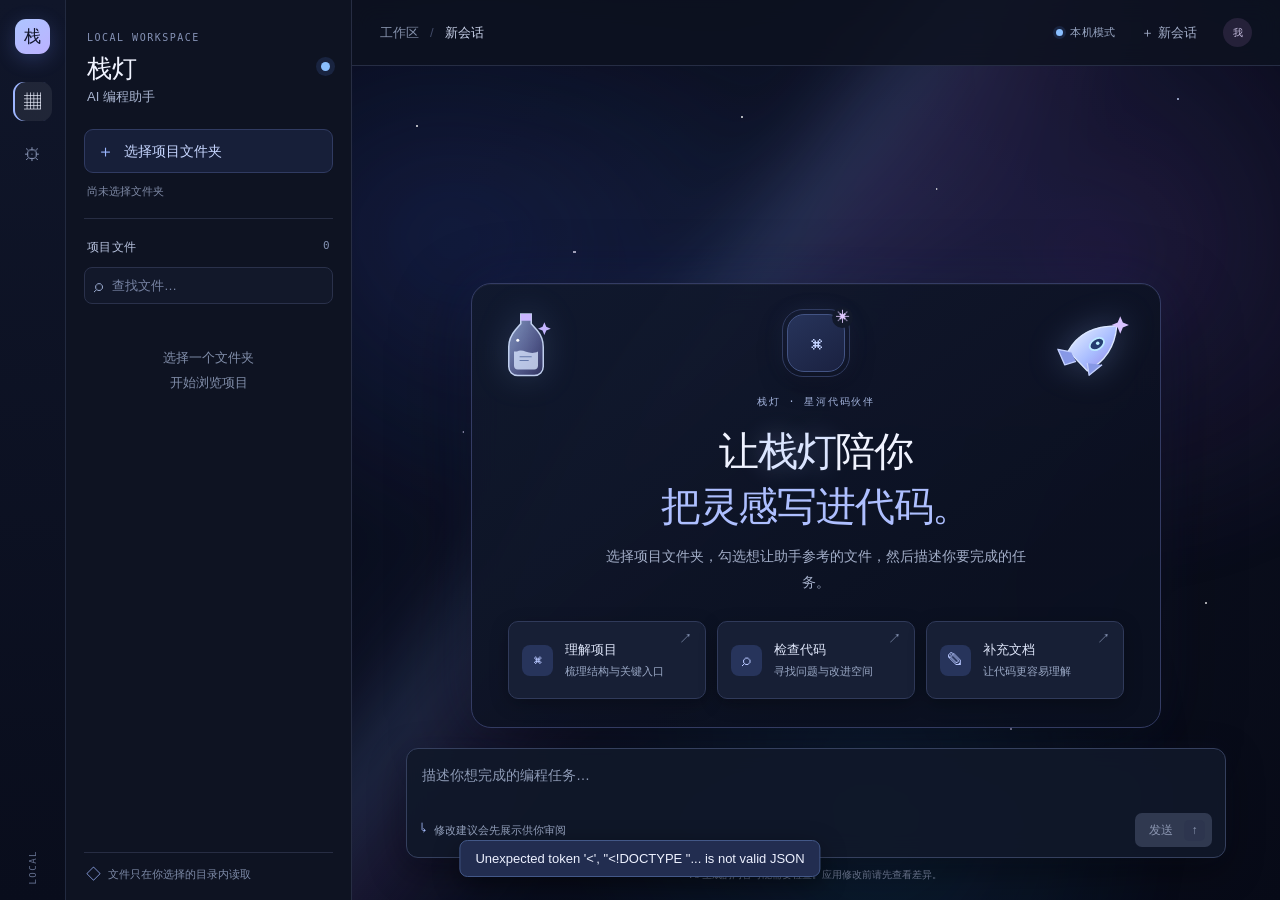
==== static/index.html @ ad697d7a "Prepare coding assistant for GitHub" ====
<!doctype html>
<html lang="zh-CN">
<head>
  <meta charset="utf-8"><meta name="viewport" content="width=device-width,initial-scale=1">
  <title>栈灯 · AI 编程助手</title>
  <link rel="stylesheet" href="/static/style.css?v=20261003-cloud1">
</head>
<body>
  <div class="app-shell">
    <aside class="rail">
      <div class="brand-mark">栈</div>
      <button class="rail-icon active" title="工作区">▦</button>
      <button class="rail-icon" title="设置" id="settingsBtn">⚙</button>
      <div class="rail-bottom">LOCAL</div>
    </aside>
    <aside class="sidebar">
      <div class="sidebar-head"><div><span class="eyebrow" id="modeEyebrow">LOCAL WORKSPACE</span><h1>栈灯</h1><div class="brand-subtitle">AI 编程助手</div></div><span class="status-dot" title="安全工作区"></span></div>
      <button class="choose-button" id="chooseFolder"><span>＋</span> 选择项目文件夹</button>
      <input id="projectZip" type="file" accept=".zip,application/zip" hidden>
      <div class="workspace-path" id="workspacePath">尚未选择文件夹</div>
      <div class="file-toolbar"><span>项目文件</span><span id="fileCount">0</span></div>
      <div class="file-search"><span>⌕</span><input id="fileSearch" placeholder="查找文件…"></div>
      <div class="file-list" id="fileList"><div class="empty-files">选择一个文件夹<br>开始浏览项目</div></div>
      <div class="sidebar-foot"><span class="shield">◇</span><span id="sidebarSafety">文件只在你选择的目录内读取</span></div>
    </aside>
    <main class="main">
      <header class="topbar"><div class="crumb"><span>工作区</span><b>/</b><strong id="projectName">新会话</strong></div><div class="top-actions"><span class="local-pill" id="modePill"><i></i> 本机模式</span><button class="quiet-button" id="newChat">＋ 新会话</button><button class="avatar" id="accountButton" type="button" title="账号">我</button></div></header>
      <section class="conversation" id="conversation">
        <div class="welcome" id="welcome">
          <div class="cosmic-decoration bottle-decoration" aria-hidden="true">
            <svg viewBox="0 0 72 96" role="presentation"><defs><linearGradient id="bottleGlass" x1="0" x2="1" y1="0" y2="1"><stop stop-color="#bad9ff" stop-opacity=".7"/><stop offset="1" stop-color="#9c8bff" stop-opacity=".2"/></linearGradient></defs><path d="M29 8h14v13l8 9c5 6 8 13 8 22v26c0 7-5 12-12 12H25c-7 0-12-5-12-12V52c0-9 3-16 9-23l7-8z" fill="url(#bottleGlass)" stroke="#d2e1ff" stroke-opacity=".9" stroke-width="2"/><path d="M29 8h14v9H29z" rx="2" fill="#c9b5ff"/><path d="M24 58c8-5 16 6 28 0v19c0 3-2 5-5 5H25c-3 0-5-2-5-5V58z" fill="#d8e5ff" fill-opacity=".78"/><path d="M28 65h15M28 70h11" stroke="#6478aa" stroke-width="1.5" stroke-linecap="round"/><circle cx="25" cy="43" r="2" fill="#fff"/><path d="M58 25l2.5-6 2.5 6 6 2.5-6 2.5-2.5 6-2.5-6-6-2.5z" fill="#c4b5ff"/></svg>
          </div>
          <div class="cosmic-decoration ship-decoration" aria-hidden="true">
            <svg viewBox="0 0 120 78" role="presentation"><defs><linearGradient id="shipHull" x1="0" x2="1" y1="0" y2="1"><stop stop-color="#edf4ff"/><stop offset=".55" stop-color="#a9bdff"/><stop offset="1" stop-color="#927ee7"/></linearGradient><linearGradient id="shipTrail" x1="0" x2="1"><stop stop-color="#80d7ff" stop-opacity="0"/><stop offset="1" stop-color="#80d7ff" stop-opacity=".8"/></linearGradient></defs><path d="M3 53h25" stroke="url(#shipTrail)" stroke-width="3" stroke-linecap="round"/><path d="M14 62h17" stroke="url(#shipTrail)" stroke-width="2" stroke-linecap="round"/><path d="M43 45c11-20 29-29 56-29-2 23-13 41-34 52l-22-23z" fill="url(#shipHull)" stroke="#dce8ff" stroke-width="1.5"/><path d="M46 46 31 43l8 18 13-4M65 59l2 14 15-12" fill="#8798e6" stroke="#c5d2ff" stroke-width="1.5" stroke-linejoin="round"/><ellipse cx="76" cy="37" rx="9" ry="6" transform="rotate(-33 76 37)" fill="#253d70" stroke="#bdeaff" stroke-width="2"/><circle cx="77" cy="36" r="2" fill="#baf1ff"/><path d="m100 12 3-7 3 7 7 3-7 3-3 7-3-7-7-3z" fill="#d9c3ff"/></svg>
          </div>
          <div class="welcome-icon"><span>⌘</span><i>✳</i></div>
          <div class="welcome-kicker">栈灯 · 星河代码伙伴</div>
          <h2>让<strong>栈灯</strong>陪你<br><em>把灵感写进代码。</em></h2>
          <p>选择项目文件夹，勾选想让助手参考的文件，然后描述你要完成的任务。</p>
          <div class="suggestions">
            <button class="suggestion" data-prompt="帮我梳理这个项目的结构，并指出最重要的入口文件。"><span>⌘</span><div><b>理解项目</b><small>梳理结构与关键入口</small></div><span class="arrow">↗</span></button>
            <button class="suggestion" data-prompt="检查所选文件，找出明显的 bug 或可以改进的地方，并给出修改建议。"><span>⌕</span><div><b>检查代码</b><small>寻找问题与改进空间</small></div><span class="arrow">↗</span></button>
            <button class="suggestion" data-prompt="为这个项目补充清晰的注释和文档，尽量保持现有风格。"><span>✎</span><div><b>补充文档</b><small>让代码更容易理解</small></div><span class="arrow">↗</span></button>
          </div>
        </div>
        <div class="messages" id="messages"></div>
        <div class="composer-wrap">
          <form class="composer" id="chatForm">
            <textarea id="prompt" rows="1" placeholder="描述你想完成的编程任务…" disabled></textarea>
            <div class="composer-bottom"><div class="composer-hint"><span>↳</span> 修改建议会先展示供你审阅</div><button class="send-button" id="sendBtn" type="submit" disabled><span>发送</span><b>↑</b></button></div>
          </form>
          <div class="composer-note">AI 生成的内容可能需要检查。应用修改前请先查看差异。</div>
        </div>
      </section>
    </main>
  </div>
  <div class="toast" id="toast"></div>
  <div class="auth-gate" id="authGate" hidden>
    <form class="auth-card" id="authForm">
      <div class="dialog-kicker">栈灯 · 安全登录</div>
      <h2>欢迎回来</h2>
      <p>登录后，你的项目文件会与其他用户隔离保存。</p>
      <label for="authEmail">邮箱</label>
      <input id="authEmail" type="email" autocomplete="email" required maxlength="254" placeholder="name@example.com">
      <label for="authPassword">密码</label>
      <input id="authPassword" type="password" autocomplete="current-password" required minlength="8" maxlength="256" placeholder="至少 8 位">
      <div class="auth-error" id="authError" role="status"></div>
      <button class="send-button auth-submit" type="submit" id="authSubmit">登录</button>
      <button class="auth-register" type="button" id="registerButton">创建账号</button>
      <small>注册后可上传项目 ZIP。项目临时保存在服务器并按账号隔离；只有你勾选的文件会发送给当前配置的 AI 模型服务处理。</small>
    </form>
  </div>
  <dialog id="settingsDialog"><form method="dialog"><button class="dialog-close" aria-label="关闭">×</button><div class="dialog-kicker">连接设置</div><h2>模型接口</h2><p id="settingsDescription">模型密钥只由服务器保管，不会发送到浏览器。</p><div class="setting-row"><span>当前模型</span><code id="settingsModel">由服务器配置</code></div><div class="dialog-tip">每次请求只会发送你勾选的文件。应用修改前请检查差异。</div><button class="dialog-done">完成</button></form></dialog>
  <script src="/static/app.js?v=20261003-cloud1"></script>
</body>
</html>
---- static/style.css ----
:root {
  color-scheme: light;
  --ink: #25372e;
  --muted: #87938a;
  --line: #e7e9e2;
  --paper: #fffefa;
  --canvas: #f5f6f1;
  --green: #355e49;
  --green-deep: #234432;
  --green-soft: #edf3ed;
  --orange: #c8895f;
  font-family: "Aptos", "Segoe UI", "Microsoft YaHei UI", sans-serif;
  color: var(--ink);
  font-synthesis: none;
}

* { box-sizing: border-box; }
body { margin: 0; height: 100vh; overflow: hidden; background: var(--canvas); }
button, input, textarea { font: inherit; }
button { -webkit-tap-highlight-color: transparent; }

.app-shell { height: 100vh; display: flex; background: var(--paper); }
.rail {
  width: 66px; flex: 0 0 66px; display: flex; align-items: center; flex-direction: column;
  gap: 14px; padding: 19px 0 15px; color: #dce9de;
  background: linear-gradient(180deg, #294b38 0%, #203f30 100%);
}
.brand-mark {
  width: 35px; height: 35px; display: grid; place-items: center; margin-bottom: 14px;
  color: #274535; background: #e4ecdf; border-radius: 11px; font-size: 17px; font-weight: 750;
  box-shadow: 0 4px 12px #10291e40;
}
.rail-icon {
  width: 39px; height: 39px; border: 0; border-radius: 11px; color: #a9bead;
  background: transparent; font-size: 17px; cursor: pointer; transition: .18s ease;
}
.rail-icon:hover { color: #f4f7f1; background: #ffffff13; }
.rail-icon.active { color: #f2f7ef; background: #ffffff1d; box-shadow: inset 2px 0 #c0d7bc; }
.rail-bottom { margin-top: auto; color: #92ad98; font: 9px Consolas, monospace; letter-spacing: 1.5px; writing-mode: vertical-rl; transform: rotate(180deg); }

.sidebar {
  width: 286px; flex: 0 0 286px; display: flex; flex-direction: column;
  padding: 27px 18px 16px; background: #f9faf6; border-right: 1px solid var(--line);
}
.sidebar-head { display: flex; align-items: center; justify-content: space-between; margin: 0 3px 23px; }
.eyebrow, .welcome-kicker, .dialog-kicker { color: #94a095; font: 9px Consolas, monospace; letter-spacing: 1.4px; }
.sidebar-head h1 { margin: 6px 0 0; color: #2b3d32; font-size: 18px; font-weight: 650; letter-spacing: -.45px; }
.status-dot { width: 9px; height: 9px; border-radius: 50%; background: #79a481; box-shadow: 0 0 0 5px #eaf2e9; }
.choose-button {
  min-height: 41px; padding: 0 12px; border: 1px solid #d8e2d7; border-radius: 9px;
  color: #355b43; background: #f2f6f0; text-align: left; font-size: 12px; font-weight: 600;
  cursor: pointer; transition: .18s ease;
}
.choose-button span { margin-right: 6px; color: #63856a; font-size: 17px; vertical-align: -1px; }
.choose-button:hover { border-color: #b7cbb8; background: #eaf2e9; transform: translateY(-1px); }
.workspace-path {
  min-height: 46px; overflow: hidden; padding: 11px 3px 16px; border-bottom: 1px solid var(--line);
  color: #98a198; font: 10px Consolas, monospace; text-overflow: ellipsis; white-space: nowrap;
}
.file-toolbar { display: flex; justify-content: space-between; padding: 20px 3px 11px; color: #536055; font-size: 10px; font-weight: 700; letter-spacing: .3px; }
.file-toolbar span:last-child { color: #8e9a90; font: 10px Consolas, monospace; }
.file-search {
  height: 34px; display: flex; align-items: center; gap: 7px; padding: 0 9px;
  border: 1px solid #ebeee8; border-radius: 8px; color: #8e9a90; background: #fff;
  transition: .18s ease;
}
.file-search:focus-within { border-color: #bdcfbd; box-shadow: 0 0 0 3px #edf3ed; }
.file-search span { font-size: 18px; }
.file-search input { width: 100%; border: 0; outline: 0; color: var(--ink); background: transparent; font-size: 11px; }
.file-search input::placeholder { color: #aab2aa; }
.file-list { flex: 1; overflow: auto; margin: 9px -6px; padding: 2px 1px; }
.empty-files { padding: 31px 10px; color: #a1aaa1; text-align: center; font-size: 11px; line-height: 1.9; }
.file-row {
  min-height: 32px; display: flex; align-items: center; gap: 8px; padding: 5px 8px;
  border: 1px solid transparent; border-radius: 7px; color: #657066; font-size: 11px;
  cursor: pointer; transition: .14s ease;
}
.file-row:hover { border-color: #edf0e9; background: #fff; }
.file-row.selected { border-color: #e1eade; color: #31523c; background: #edf3ec; }
.file-check { width: 14px; height: 14px; display: grid; flex: 0 0 14px; place-items: center; border: 1px solid #d6ddd4; border-radius: 4px; color: #fff; font-size: 9px; }
.file-row.selected .file-check { border-color: #527b5b; background: #527b5b; }
.file-icon { width: 23px; flex: 0 0 23px; color: #8a998d; font: 9px Consolas, monospace; }
.file-name { overflow: hidden; text-overflow: ellipsis; white-space: nowrap; }
.sidebar-foot { display: flex; align-items: center; gap: 7px; padding: 12px 2px 0; border-top: 1px solid var(--line); color: #929e93; font-size: 9px; }
.shield { color: #69866e; font-size: 15px; }

.main { min-width: 0; flex: 1; display: flex; flex-direction: column; background: radial-gradient(ellipse at 54% 46%, #fbfcf8 0%, #f8f9f5 56%, #f4f6f1 100%); }
.topbar {
  height: 62px; flex: 0 0 62px; display: flex; align-items: center; justify-content: space-between;
  padding: 0 28px; border-bottom: 1px solid #e9ebe5; background: #fffefaad; backdrop-filter: blur(12px);
}
.crumb { display: flex; align-items: center; gap: 11px; color: #98a198; font-size: 11px; }
.crumb b { color: #d1d7cf; font-weight: 400; }
.crumb strong { max-width: 240px; overflow: hidden; color: #435247; font-weight: 600; text-overflow: ellipsis; white-space: nowrap; }
.top-actions { display: flex; align-items: center; gap: 15px; }
.local-pill { display: flex; align-items: center; gap: 7px; color: #728476; font: 9px Consolas, monospace; letter-spacing: .25px; }
.local-pill i { width: 7px; height: 7px; border-radius: 50%; background: #79a481; box-shadow: 0 0 0 3px #edf3ed; }
.quiet-button { padding: 7px 10px; border: 1px solid transparent; border-radius: 7px; color: #68766b; background: transparent; font-size: 11px; cursor: pointer; transition: .16s ease; }
.quiet-button:hover { border-color: #e5e9e1; color: #34553e; background: #fff; }
.avatar { width: 29px; height: 29px; display: grid; place-items: center; border: 1px solid #e8e6dc; border-radius: 50%; color: #716d5b; background: #f3efe4; font-size: 10px; }

.conversation { position: relative; min-height: 0; flex: 1; display: flex; flex-direction: column; }
.welcome { width: min(550px, calc(100% - 40px)); margin: auto auto 24px; text-align: center; transition: opacity .2s; }
.welcome-icon {
  position: relative; width: 54px; height: 54px; display: grid; place-items: center; margin: 0 auto 23px;
  border: 1px solid #e1e9df; border-radius: 17px; color: #3e684b; background: linear-gradient(145deg, #f3f7f0, #e9f0e7);
  box-shadow: 0 8px 22px #3c594213; font-size: 22px;
}
.welcome-icon::before { position: absolute; inset: -6px; border: 1px solid #edf1e9; border-radius: 21px; content: ""; }
.welcome-icon i { position: absolute; top: -8px; right: -9px; width: 21px; height: 21px; border-radius: 50%; color: var(--orange); background: #fffefa; font-size: 14px; font-style: normal; line-height: 21px; }
.welcome-kicker { color: #819082; font-size: 9px; letter-spacing: 1.7px; }
.welcome h2 { margin: 15px 0 10px; color: #293a30; font-size: 34px; font-weight: 600; letter-spacing: -1.2px; line-height: 1.42; }
.welcome h2 em { color: #5e8065; font-style: normal; }
.welcome p { max-width: 390px; margin: 0 auto; color: #879288; font-size: 11px; line-height: 1.9; }
.suggestions { display: grid; grid-template-columns: repeat(3, 1fr); gap: 10px; margin-top: 30px; }
.suggestion {
  min-width: 0; height: 74px; display: flex; align-items: center; gap: 10px; padding: 0 11px;
  border: 1px solid #e7eae3; border-radius: 10px; color: #718274; background: #fffefa;
  text-align: left; cursor: pointer; box-shadow: 0 3px 10px #283b2805; transition: .18s ease;
}
.suggestion:hover { border-color: #cad8c9; background: #fff; box-shadow: 0 6px 16px #283b280d; transform: translateY(-2px); }
.suggestion > span:first-child { width: 27px; height: 27px; display: grid; flex: 0 0 27px; place-items: center; border-radius: 8px; color: #5c7d62; background: #eef3ec; font-size: 15px; }
.suggestion div { min-width: 0; display: flex; flex-direction: column; gap: 5px; }
.suggestion b { overflow: hidden; color: #435247; font-size: 10px; font-weight: 650; text-overflow: ellipsis; white-space: nowrap; }
.suggestion small { overflow: hidden; color: #9aa49a; font-size: 9px; text-overflow: ellipsis; white-space: nowrap; }
.suggestion .arrow { align-self: flex-start; margin-left: auto; padding-top: 8px; color: #b1b9ae; font-size: 11px; }

.composer-wrap { width: min(750px, calc(100% - 54px)); margin: 0 auto 20px; }
.composer { padding: 12px 13px 10px; border: 1px solid #dfe5dc; border-radius: 12px; background: #fffefa; box-shadow: 0 8px 26px #25392b0b; transition: .18s ease; }
.composer:focus-within { border-color: #aec5b0; box-shadow: 0 0 0 3px #eaf1e9, 0 8px 26px #25392b0b; }
.composer textarea { width: 100%; min-height: 48px; max-height: 130px; resize: none; border: 0; outline: 0; color: #354238; background: transparent; font-size: 12px; line-height: 1.75; }
.composer textarea::placeholder { color: #a5ada4; }
.composer-bottom { display: flex; align-items: center; justify-content: space-between; }
.composer-hint { color: #9da69d; font-size: 9px; }
.composer-hint span { margin-right: 4px; color: #67866d; font-size: 13px; }
.send-button { height: 30px; display: flex; align-items: center; gap: 10px; padding: 0 7px 0 12px; border: 0; border-radius: 7px; color: #fff; background: #426a4d; font-size: 10px; cursor: pointer; transition: .16s ease; }
.send-button:hover:not(:disabled) { background: #31583e; box-shadow: 0 3px 9px #355e4933; }
.send-button:disabled { background: #c9d1c8; cursor: not-allowed; }
.send-button b { width: 19px; height: 19px; display: grid; place-items: center; border-radius: 5px; background: #ffffff24; font-size: 12px; }
.composer-note { margin-top: 10px; color: #a7afa6; text-align: center; font-size: 9px; }

.messages { display: none; flex: 1; overflow: auto; padding: 35px max(27px, calc((100% - 750px) / 2)) 15px; }
.messages.active { display: block; }
.message { margin-bottom: 21px; }
.user-message { width: max-content; max-width: 85%; margin-left: auto; padding: 11px 15px; border: 1px solid #e1e9df; border-radius: 12px 12px 4px 12px; color: #354c3b; background: #eef4ec; font-size: 12px; line-height: 1.75; white-space: pre-wrap; }
.assistant-message { color: #4c594f; font-size: 12px; line-height: 1.85; white-space: pre-wrap; }
.assistant-label { margin-bottom: 7px; color: #788d7b; font: 9px Consolas, monospace; letter-spacing: .6px; }
.edit-card { overflow: hidden; margin: 12px 0 15px; border: 1px solid #e1e7df; border-radius: 10px; background: #fffefa; box-shadow: 0 4px 14px #243b2608; }
.edit-head { height: 41px; display: flex; align-items: center; gap: 8px; padding: 0 12px; border-bottom: 1px solid #eaede7; color: #4c594e; background: #f9faf6; font-size: 10px; }
.edit-head small { margin-left: auto; color: #9ba69b; font-size: 9px; }
.diff { max-height: 270px; overflow: auto; margin: 0; padding: 12px 14px; color: #6b766b; background: #fdfefb; font: 10px/1.75 Consolas, monospace; white-space: pre-wrap; }
.diff .plus { color: #37804a; }
.diff .minus { color: #b85f54; }
.edit-actions { display: flex; justify-content: flex-end; gap: 8px; padding: 10px 11px; border-top: 1px solid #eef0eb; }
.edit-actions button { padding: 7px 11px; border: 1px solid #e0e5dd; border-radius: 6px; color: #667268; background: #fff; font-size: 10px; cursor: pointer; transition: .15s ease; }
.edit-actions button:hover { border-color: #c9d6c7; background: #f8faf6; }
.edit-actions .apply { border-color: #426a4d; color: #fff; background: #426a4d; }
.edit-actions .apply:hover { border-color: #31583e; background: #31583e; }
.toast { position: fixed; z-index: 4; bottom: 23px; left: 50%; padding: 10px 15px; border: 1px solid #3c5843; border-radius: 8px; color: #fff; background: #2c4534; box-shadow: 0 8px 24px #17261b30; font-size: 11px; opacity: 0; pointer-events: none; transform: translate(-50%, 12px); transition: .2s ease; }
.toast.show { opacity: 1; transform: translate(-50%, 0); }

dialog { width: min(390px, calc(100% - 32px)); padding: 0; border: 1px solid #e5e9e1; border-radius: 14px; color: var(--ink); background: #fffefa; box-shadow: 0 24px 80px #17261b30; }
dialog::backdrop { background: #17261b66; backdrop-filter: blur(3px); }
dialog form { padding: 25px; }
.dialog-close { float: right; border: 0; color: #929c92; background: none; font-size: 21px; cursor: pointer; }
.dialog-kicker { margin-top: 4px; }
.dialog h2 { margin: 9px 0 7px; color: #304235; font-size: 21px; }
.dialog p { margin: 0 0 19px; color: #879287; font-size: 11px; line-height: 1.8; }
.setting-row { display: flex; align-items: center; justify-content: space-between; padding: 12px 0; border-top: 1px solid var(--line); font-size: 11px; }
.setting-row code { padding: 5px 7px; border-radius: 5px; color: #4b7053; background: #eef4ed; font: 10px Consolas, monospace; }
.dialog-tip { margin-top: 8px; padding: 11px; border-radius: 7px; color: #859084; background: #f5f7f2; font-size: 10px; line-height: 1.7; }
.dialog-done { float: right; margin-top: 17px; padding: 8px 17px; border: 0; border-radius: 7px; color: #fff; background: #426a4d; font-size: 11px; cursor: pointer; }

@media (max-width: 850px) {
  .sidebar { width: 240px; flex-basis: 240px; padding-right: 14px; padding-left: 14px; }
  .topbar { padding: 0 17px; }
  .suggestions { grid-template-columns: 1fr; gap: 7px; margin-top: 22px; }
  .suggestion { height: 55px; }
  .suggestion .arrow { padding-top: 4px; }
  .welcome { margin: auto auto 18px; }
  .welcome h2 { font-size: 29px; }
}
@media (max-width: 620px) {
  .rail { width: 51px; flex-basis: 51px; }
  .sidebar { width: 205px; flex-basis: 205px; }
  .topbar { height: 54px; flex-basis: 54px; padding: 0 12px; }
  .local-pill { display: none; }
  .composer-wrap { width: calc(100% - 24px); }
  .welcome { padding: 18px 0; }
  .welcome h2 { font-size: 27px; }
  .welcome p { max-width: 290px; }
  .messages { padding-right: 14px; padding-left: 14px; }
}
@media (max-width: 480px) {
  .sidebar { display: none; }
  .rail { width: 48px; flex-basis: 48px; }
  .welcome h2 { font-size: 25px; }
  .crumb { gap: 7px; font-size: 10px; }
  .crumb strong { max-width: 120px; }
  .top-actions { gap: 7px; }
  .quiet-button { padding: 6px; font-size: 10px; }
}

/* Dark graphite theme: dense, calm, and built around the code workspace. */
:root {
  --ink: #e5ebe6;
  --muted: #96a39a;
  --line: #28332d;
  --paper: #111613;
  --canvas: #0a0d0b;
  --green: #88b48d;
  --green-deep: #203a2a;
  --green-soft: #1b2b20;
  --orange: #d7a477;
  color: var(--ink);
  color-scheme: dark;
}
body { background: #080b09; }
.app-shell { background: #101512; border-color: #202923; }
.rail { color: #d8e8d9; background: linear-gradient(180deg, #131b16, #0c120f); border-right: 1px solid #243028; }
.brand-mark { color: #102016; background: #9bc79c; box-shadow: 0 5px 18px #7eb18a30; }
.rail-icon { color: #82968a; }
.rail-icon:hover { color: #e2f1e3; background: #ffffff0c; }
.rail-icon.active { color: #e8f2e8; background: #ffffff10; box-shadow: inset 2px 0 #92bd96; }
.rail-bottom { color: #64776a; }
.sidebar { background: #111714; border-color: #27322c; }
.eyebrow, .welcome-kicker, .dialog-kicker { color: #7f9585; }
.sidebar-head h1 { color: #e1e9e2; }
.status-dot { background: #7ec18b; box-shadow: 0 0 0 5px #1d2a21; }
.choose-button { color: #c0dbc2; background: #1a271e; border-color: #34483a; }
.choose-button span { color: #91bb96; }
.choose-button:hover { background: #223328; border-color: #52745a; }
.workspace-path { color: #7d8c80; border-color: #28332d; }
.file-toolbar { color: #b6c4b8; }
.file-toolbar span:last-child { color: #7e9182; }
.file-search { color: #8ea092; background: #151d18; border-color: #28342c; }
.file-search:focus-within { border-color: #58795e; box-shadow: 0 0 0 3px #1b2a20; }
.file-search input { color: #dbe5dc; }
.file-search input::placeholder { color: #738176; }
.file-row { color: #a5b1a7; }
.file-row:hover { background: #18211b; border-color: #26342b; }
.file-row.selected { color: #cee4d0; background: #1b2b20; border-color: #304936; }
.file-check { border-color: #405044; }
.file-row.selected .file-check { background: #668d6b; border-color: #668d6b; }
.file-icon { color: #85998a; }
.empty-files { color: #7d8b80; }
.sidebar-foot { color: #79887d; border-color: #28332d; }
.shield { color: #89ae8e; }
.main {
  position: relative;
  background-color: #0b0f0c;
  background-image:
    radial-gradient(ellipse at 53% 39%, #1b2c20 0%, #121a15 34%, transparent 72%),
    linear-gradient(#18211b24 1px, transparent 1px),
    linear-gradient(90deg, #18211b24 1px, transparent 1px);
  background-size: auto, 42px 42px, 42px 42px;
}
.topbar { border-color: #26312a; background: #111713e8; }
.crumb { color: #829085; }
.crumb b { color: #435047; }
.crumb strong { color: #c6d2c8; }
.local-pill { color: #9aac9d; }
.local-pill i { background: #7eb389; box-shadow: 0 0 0 3px #1b2a20; }
.quiet-button { color: #a2afa4; }
.quiet-button:hover { color: #d6e5d8; background: #1b241e; border-color: #2e3b32; }
.avatar { color: #c1b99f; background: #28251d; border-color: #3c382b; }
.welcome {
  width: min(660px, calc(100% - 48px));
  margin: auto auto 20px;
  padding: 30px 36px 28px;
  border: 1px solid #29382d;
  border-radius: 20px;
  background: linear-gradient(145deg, #151e18f2, #111713f2 72%);
  box-shadow: 0 24px 70px #00000035, inset 0 1px #ffffff08;
}
.welcome-icon { color: #a2cba4; background: linear-gradient(145deg, #263b2b, #19271d); border-color: #3b5740; box-shadow: 0 9px 26px #0004; }
.welcome-icon::before { border-color: #28382c; }
.welcome-icon i { background: #151e18; color: #ddb184; }
.welcome-kicker { color: #94ad99; }
.welcome h2 { color: #edf4ed; }
.welcome h2 em { color: #9bc69e; }
.welcome p { color: #9aa99c; }
.suggestions { gap: 11px; margin-top: 25px; }
.suggestion { height: 70px; color: #a4b4a6; background: #18211b; border-color: #2b392f; box-shadow: 0 5px 18px #0002; }
.suggestion:hover { background: #1e2b21; border-color: #4a684f; box-shadow: 0 9px 22px #0003; }
.suggestion > span:first-child { color: #a6c9a8; background: #26392a; }
.suggestion b { color: #d7e2d8; }
.suggestion small { color: #91a094; }
.suggestion .arrow { color: #728478; }
.composer-wrap { width: min(820px, calc(100% - 48px)); margin-bottom: 18px; }
.composer { background: #141b16; border-color: #303c33; box-shadow: 0 12px 34px #0004; }
.composer:focus-within { border-color: #6a9270; box-shadow: 0 0 0 3px #1a2a1e, 0 12px 34px #0004; }
.composer textarea { color: #e0e9e1; }
.composer textarea::placeholder { color: #819084; }
.composer-hint { color: #859389; }
.composer-hint span { color: #91b897; }
.send-button { color: #102016; background: #91bd96; }
.send-button:hover:not(:disabled) { background: #a4cda8; box-shadow: 0 4px 14px #80b38930; }
.send-button:disabled { color: #8d9990; background: #303a32; }
.send-button b { background: #19301f30; }
.composer-note { color: #707d73; }
.messages { scrollbar-color: #38463b transparent; }
.user-message { color: #d4e6d6; background: #1d2b20; border-color: #314637; }
.assistant-message { color: #c0ccc2; }
.assistant-label { color: #91ae96; }
.edit-card { background: #121914; border-color: #2d3a30; box-shadow: 0 8px 24px #0003; }
.edit-head { color: #c5d1c7; background: #18211b; border-color: #2b382e; }
.edit-head small { color: #829185; }
.diff { color: #aebbb0; background: #0f1511; }
.diff .plus { color: #91d19a; }
.diff .minus { color: #e18b7e; }
.edit-actions { background: #141b16; border-color: #29352c; }
.edit-actions button { color: #aab7ac; background: #19221b; border-color: #354238; }
.edit-actions button:hover { color: #e1ece2; background: #202c23; border-color: #526b56; }
.edit-actions .apply { color: #102016; background: #83b18a; border-color: #83b18a; }
.edit-actions .apply:hover { color: #0c180f; background: #9ac79e; border-color: #9ac79e; }
.toast { color: #e8f1e9; background: #263c2b; border-color: #426248; }
dialog { color: #dfe8e0; background: #141b16; border-color: #344137; }
.dialog-close { color: #9aa89c; }
.dialog h2 { color: #e4ece5; }
.dialog p { color: #9aa89c; }
.setting-row { border-color: #2b372e; }
.setting-row code { color: #acd0af; background: #203024; }
.dialog-tip { color: #a1aea3; background: #1b241d; }
.dialog-done { color: #112017; background: #8fba94; }

@media (max-width: 850px) {
  .welcome { padding: 25px 24px 23px; }
}
@media (max-width: 620px) {
  .welcome { width: calc(100% - 24px); padding: 22px 16px 19px; border-radius: 15px; }
  .welcome-icon { margin-bottom: 19px; }
  .suggestions { margin-top: 19px; }
  .composer-wrap { width: calc(100% - 22px); }
}

/* Midnight galaxy: a local, lightweight animated nebula and star field. */
:root {
  --ink: #e8edfa;
  --muted: #929db5;
  --line: #272d43;
  --paper: #101426;
  --canvas: #070a17;
  --green: #9db5ff;
  --green-deep: #29356b;
  --green-soft: #1b2345;
  --orange: #d2b4ff;
  color: var(--ink);
  color-scheme: dark;
}
body { background: #050712; }
.app-shell { background: #0d1120; border-color: #20263b; }
.rail { color: #dce5ff; background: linear-gradient(180deg, #10162a, #090d1c); border-color: #222a40; }
.brand-mark { color: #10152b; background: linear-gradient(145deg, #adc5ff, #bcb1ff); box-shadow: 0 5px 20px #728dff3d; }
.rail-icon { color: #8591b1; }
.rail-icon:hover { color: #edf1ff; background: #ffffff0d; }
.rail-icon.active { color: #edf1ff; background: #ffffff12; box-shadow: inset 2px 0 #9db5ff; }
.rail-bottom { color: #667291; }
.sidebar { background: #0e1322; border-color: #272d43; }
.eyebrow, .welcome-kicker, .dialog-kicker { color: #8592b5; }
.sidebar-head h1 { color: #e2e8fa; }
.status-dot { background: #8abfff; box-shadow: 0 0 0 5px #192440; }
.choose-button { color: #c7d6ff; background: #171f39; border-color: #303b62; }
.choose-button span { color: #9bb6ff; }
.choose-button:hover { background: #202b4d; border-color: #536ba7; }
.workspace-path { color: #7e89a5; border-color: #272d43; }
.file-toolbar { color: #b9c4e0; }
.file-toolbar span:last-child { color: #8290b0; }
.file-search { color: #92a1c5; background: #12182a; border-color: #2a314b; }
.file-search:focus-within { border-color: #607bc1; box-shadow: 0 0 0 3px #20294b; }
.file-search input { color: #e0e7fb; }
.file-search input::placeholder { color: #7783a3; }
.file-row { color: #aab4cf; }
.file-row:hover { background: #171e33; border-color: #29324e; }
.file-row.selected { color: #d8e1ff; background: #20284a; border-color: #394a7c; }
.file-check { border-color: #465174; }
.file-row.selected .file-check { background: #718ddc; border-color: #718ddc; }
.file-icon { color: #8997ba; }
.empty-files { color: #818eaa; }
.sidebar-foot { color: #7e8ba8; border-color: #272d43; }
.shield { color: #9eb7ff; }

.main {
  position: relative;
  overflow: hidden;
  isolation: isolate;
  background: #070a17;
  background-image: radial-gradient(ellipse at 50% 45%, #111a31 0%, #0a0e1c 58%, #070a17 100%);
}
.main::before {
  content: "";
  position: absolute;
  z-index: 0;
  inset: -24%;
  pointer-events: none;
  opacity: .82;
  background:
    radial-gradient(ellipse at 25% 34%, #3047a94d 0%, transparent 24%),
    radial-gradient(ellipse at 72% 36%, #6741a744 0%, transparent 27%),
    radial-gradient(ellipse at 56% 75%, #17679b38 0%, transparent 28%),
    linear-gradient(128deg, transparent 27%, #293b8b16 39%, #84a7ff3a 43%, #9378e828 46%, #293b8b12 52%, transparent 64%);
  filter: blur(24px);
  transform: translate3d(-1.5%, 0, 0) scale(1.02);
  animation: galaxy-drift 54s ease-in-out infinite alternate;
  will-change: transform;
}
.main::after {
  content: "";
  position: absolute;
  z-index: 0;
  inset: 0;
  pointer-events: none;
  opacity: .68;
  background-image:
    radial-gradient(1px 1px at 7% 14%, #fff 98%, transparent),
    radial-gradient(1px 1px at 17% 71%, #c9d7ff 98%, transparent),
    radial-gradient(1.5px 1.5px at 24% 28%, #f1eaff 98%, transparent),
    radial-gradient(1px 1px at 34% 86%, #d9e7ff 98%, transparent),
    radial-gradient(1px 1px at 42% 13%, #fff 98%, transparent),
    radial-gradient(1.5px 1.5px at 52% 62%, #c5d6ff 98%, transparent),
    radial-gradient(1px 1px at 63% 21%, #fff 98%, transparent),
    radial-gradient(1px 1px at 71% 81%, #e0d6ff 98%, transparent),
    radial-gradient(1.5px 1.5px at 83% 37%, #d8e6ff 98%, transparent),
    radial-gradient(1px 1px at 92% 67%, #fff 98%, transparent),
    radial-gradient(1px 1px at 89% 11%, #cad9ff 98%, transparent),
    radial-gradient(1px 1px at 12% 48%, #ded6ff 98%, transparent);
  animation: star-shimmer 7s ease-in-out infinite alternate;
}
.topbar, .conversation { position: relative; z-index: 1; }
.topbar { border-color: #262d44; background: #0d1220d9; }
.crumb { color: #8490aa; }
.crumb b { color: #424b68; }
.crumb strong { color: #c8d1e8; }
.local-pill { color: #9aa8c5; }
.local-pill i { background: #8abfff; box-shadow: 0 0 0 3px #192440; }
.quiet-button { color: #a4afca; }
.quiet-button:hover { color: #e3eaff; background: #1a2138; border-color: #343d5c; }
.avatar { color: #c9c0e2; background: #252139; border-color: #3a3655; }

.welcome {
  width: min(690px, calc(100% - 48px));
  border-color: #343c64;
  background: linear-gradient(145deg, #11192de8, #0b1020e8 72%);
  box-shadow: 0 24px 80px #0007, 0 0 55px #596fe51a, inset 0 1px #ffffff0b;
  backdrop-filter: blur(14px);
}
.welcome-icon { color: #c2d2ff; background: linear-gradient(145deg, #27345b, #1a2140); border-color: #435484; box-shadow: 0 9px 28px #0006, 0 0 24px #8095ff25; }
.welcome-icon::before { border-color: #303b60; }
.welcome-icon i { color: #dfc8ff; background: #12192b; }
.welcome-kicker { color: #a4b4dd; }
.welcome h2 { color: #f0f3ff; }
.welcome h2 em { color: #aebfff; }
.welcome p { color: #a3aec8; }
.suggestion { color: #aab7d4; background: #171f35; border-color: #303a5a; box-shadow: 0 5px 18px #0004; }
.suggestion:hover { background: #202a48; border-color: #596ca3; box-shadow: 0 9px 25px #0005, 0 0 23px #7289e91a; }
.suggestion > span:first-child { color: #b7c7ff; background: #27345b; }
.suggestion b { color: #e0e7fb; }
.suggestion small { color: #9aa8c5; }
.suggestion .arrow { color: #8a98b9; }
.composer { background: #11182aeb; border-color: #35405e; box-shadow: 0 12px 36px #0006, 0 0 26px #6175d110; backdrop-filter: blur(12px); }
.composer:focus-within { border-color: #718bd0; box-shadow: 0 0 0 3px #1c2747, 0 12px 36px #0006; }
.composer textarea { color: #e6ebfb; }
.composer textarea::placeholder { color: #8d9ab5; }
.composer-hint { color: #94a1bd; }
.composer-hint span { color: #a8beff; }
.send-button { color: #11172c; background: linear-gradient(135deg, #a9c3ff, #bbb2ff); }
.send-button:hover:not(:disabled) { color: #0c1125; background: linear-gradient(135deg, #c0d2ff, #d0c4ff); box-shadow: 0 4px 16px #9aabff50; }
.send-button:disabled { color: #8c97b2; background: #303950; }
.send-button b { background: #252e4a45; }
.composer-note { color: #77839f; }
.messages { scrollbar-color: #424d6a transparent; }
.user-message { color: #e0e7ff; background: #20294a; border-color: #3b4a7b; }
.assistant-message { color: #c7d0e8; }
.assistant-label { color: #a5b8f2; }
.edit-card { background: #101626; border-color: #323c5b; box-shadow: 0 8px 24px #0005; }
.edit-head { color: #d0d8ef; background: #171f33; border-color: #2b3552; }
.edit-head small { color: #939fba; }
.diff { color: #b3bfdc; background: #0b1020; }
.diff .plus { color: #8edaff; }
.diff .minus { color: #ff9aa9; }
.edit-actions { background: #121929; border-color: #29334e; }
.edit-actions button { color: #b2bfdc; background: #1a2238; border-color: #3b4667; }
.edit-actions button:hover { color: #edf1ff; background: #242e4d; border-color: #697caf; }
.edit-actions .apply { color: #10172c; background: #9fb9ff; border-color: #9fb9ff; }
.edit-actions .apply:hover { color: #0b1125; background: #bfd0ff; border-color: #bfd0ff; }
.toast { color: #edf1ff; background: #222d50; border-color: #435888; box-shadow: 0 8px 26px #0006; }
dialog { color: #e4e9fa; background: #12192a; border-color: #394362; box-shadow: 0 24px 80px #0009; }
dialog::backdrop { background: #02040bb3; }
.dialog-close { color: #9da9c4; }
.dialog h2 { color: #ebefff; }
.dialog p { color: #a2aec8; }
.setting-row { border-color: #2c3651; }
.setting-row code { color: #c2d0ff; background: #222d4d; }
.dialog-tip { color: #a9b4ce; background: #1a2237; }
.dialog-done { color: #12182d; background: #a9c0ff; }

@keyframes galaxy-drift {
  0% { transform: translate3d(-1.5%, -1%, 0) scale(1.02) rotate(-1deg); }
  50% { transform: translate3d(1.2%, 1%, 0) scale(1.06) rotate(1deg); }
  100% { transform: translate3d(-.6%, 1.5%, 0) scale(1.03) rotate(-.5deg); }
}
@keyframes star-shimmer {
  from { opacity: .42; }
  to { opacity: .82; }
}
@media (max-width: 850px) {
  .welcome { background: #11192df0; }
}
@media (prefers-reduced-motion: reduce) {
  .main::before, .main::after { animation: none; }
}

/* Larger type, a clear Stacklight identity, and small orbital illustrations. */
.sidebar-head h1 { margin-top: 7px; color: #f0f3ff; font-size: 25px; letter-spacing: .4px; }
.brand-subtitle { margin-top: 3px; color: #a8b4d0; font-size: 13px; }
.eyebrow { font-size: 10px; letter-spacing: 1.5px; }
.choose-button { min-height: 44px; font-size: 14px; }
.workspace-path { font-size: 11px; }
.file-toolbar { font-size: 12px; }
.file-toolbar span:last-child { font-size: 11px; }
.file-search { height: 37px; }
.file-search input { font-size: 13px; }
.empty-files { font-size: 13px; }
.file-row { min-height: 35px; font-size: 13px; }
.file-icon { font-size: 10px; }
.sidebar-foot { font-size: 11px; }
.topbar { height: 66px; flex-basis: 66px; }
.crumb { font-size: 13px; }
.local-pill { font-size: 11px; }
.quiet-button { font-size: 13px; }
.welcome { position: relative; overflow: hidden; }
.welcome > :not(.cosmic-decoration) { position: relative; z-index: 1; }
.welcome-icon { width: 58px; height: 58px; font-size: 24px; }
.welcome-kicker { font-size: 10px; letter-spacing: 1.8px; }
.welcome h2 { font-size: 40px; line-height: 1.38; }
.welcome h2 strong { color: #dbe5ff; font-weight: 750; text-shadow: 0 0 24px #a9c3ff54; }
.welcome p { max-width: 440px; font-size: 14px; line-height: 1.85; }
.suggestion { height: 78px; gap: 12px; padding: 0 13px; }
.suggestion > span:first-child { width: 31px; height: 31px; flex-basis: 31px; font-size: 17px; }
.suggestion b { font-size: 13px; }
.suggestion small { font-size: 11px; }
.suggestion .arrow { font-size: 13px; }
.composer textarea { font-size: 14px; }
.composer-hint { font-size: 11px; }
.send-button { height: 34px; gap: 11px; padding-left: 14px; font-size: 12px; }
.send-button b { width: 21px; height: 21px; }
.composer-note { font-size: 10px; }
.user-message, .assistant-message { font-size: 14px; line-height: 1.85; }
.assistant-label { font-size: 10px; }
.edit-head { height: 44px; font-size: 12px; }
.edit-head small { font-size: 11px; }
.diff { font-size: 11px; }
.edit-actions button { padding: 8px 12px; font-size: 12px; }
.toast { font-size: 13px; }
.dialog h2 { font-size: 23px; }
.dialog p, .setting-row { font-size: 13px; }
.setting-row code { font-size: 11px; }
.dialog-tip { font-size: 12px; }
.dialog-done { font-size: 12px; }

.cosmic-decoration { position: absolute; z-index: 0; pointer-events: none; filter: drop-shadow(0 0 16px #91baff45); }
.cosmic-decoration svg { display: block; width: 100%; height: auto; overflow: visible; }
.ship-decoration { top: 28px; right: 25px; width: 104px; animation: float-ship 9s ease-in-out infinite; }
.bottle-decoration { top: 24px; left: 27px; width: 54px; animation: float-bottle 11s ease-in-out infinite; }
@keyframes float-ship {
  0%, 100% { transform: translate3d(0, 0, 0) rotate(-2deg); }
  50% { transform: translate3d(-5px, -8px, 0) rotate(2deg); }
}
@keyframes float-bottle {
  0%, 100% { transform: translate3d(0, 0, 0) rotate(3deg); }
  50% { transform: translate3d(4px, -7px, 0) rotate(-3deg); }
}
@media (max-width: 850px) {
  .welcome h2 { font-size: 35px; }
  .ship-decoration { width: 82px; right: 16px; }
  .bottle-decoration { width: 45px; left: 16px; }
}
@media (max-width: 620px) {
  .topbar { height: 56px; flex-basis: 56px; }
  .welcome h2 { font-size: 31px; }
  .welcome p { font-size: 13px; }
  .suggestion b { font-size: 12px; }
  .ship-decoration { width: 65px; top: 14px; right: 10px; opacity: .5; }
  .bottle-decoration { width: 37px; top: 12px; left: 10px; opacity: .5; }
}
@media (max-width: 480px) {
  .sidebar-head h1 { font-size: 23px; }
  .crumb { font-size: 11px; }
  .quiet-button { font-size: 11px; }
  .ship-decoration, .bottle-decoration { opacity: .23; }
}
@media (prefers-reduced-motion: reduce) {
  .ship-decoration, .bottle-decoration { animation: none; }
}
/* Public-account gate and cloud workspace controls */
[hidden] { display: none !important; }
.auth-gate {
  position: fixed; inset: 0; z-index: 1000; display: grid; place-items: center;
  padding: 24px; background: radial-gradient(ellipse at 50% 35%, rgba(53,87,158,.28), transparent 60%), rgba(2,7,20,.91);
  backdrop-filter: blur(18px);
}
.auth-card {
  width: min(100%, 430px); padding: 38px; border: 1px solid rgba(164,190,255,.19); border-radius: 24px;
  background: linear-gradient(155deg, rgba(20,34,67,.97), rgba(8,16,36,.98));
  box-shadow: 0 32px 100px rgba(0,0,0,.55), 0 0 70px rgba(91,137,255,.1);
}
.auth-card h2 { margin: 8px 0 8px; color: #f2f6ff; font-size: 30px; }
.auth-card p { margin: 0 0 24px; color: #aab9d8; line-height: 1.7; }
.auth-card label { display: block; margin: 15px 0 7px; color: #dce7ff; font-size: 14px; }
.auth-card input {
  box-sizing: border-box; width: 100%; padding: 13px 14px; border: 1px solid rgba(158,184,240,.23);
  border-radius: 12px; outline: 0; background: rgba(3,10,27,.72); color: #f2f6ff; font: inherit;
}
.auth-card input:focus { border-color: #87a9ff; box-shadow: 0 0 0 3px rgba(112,151,255,.14); }
.auth-submit { width: 100%; justify-content: center; margin-top: 20px; }
.auth-register { width: 100%; margin-top: 10px; padding: 11px; border: 0; background: transparent; color: #b9cbf5; cursor: pointer; font: inherit; }
.auth-register:hover { color: #fff; }
.auth-card small { display: block; margin-top: 18px; color: #8091b4; line-height: 1.6; }
.auth-error { min-height: 20px; margin-top: 10px; color: #ffb7c0; font-size: 13px; line-height: 1.5; }
.avatar { border: 0; cursor: pointer; }
.choose-button:disabled { cursor: wait; opacity: .72; }
@media (max-width: 520px) { .auth-card { padding: 28px 22px; } }
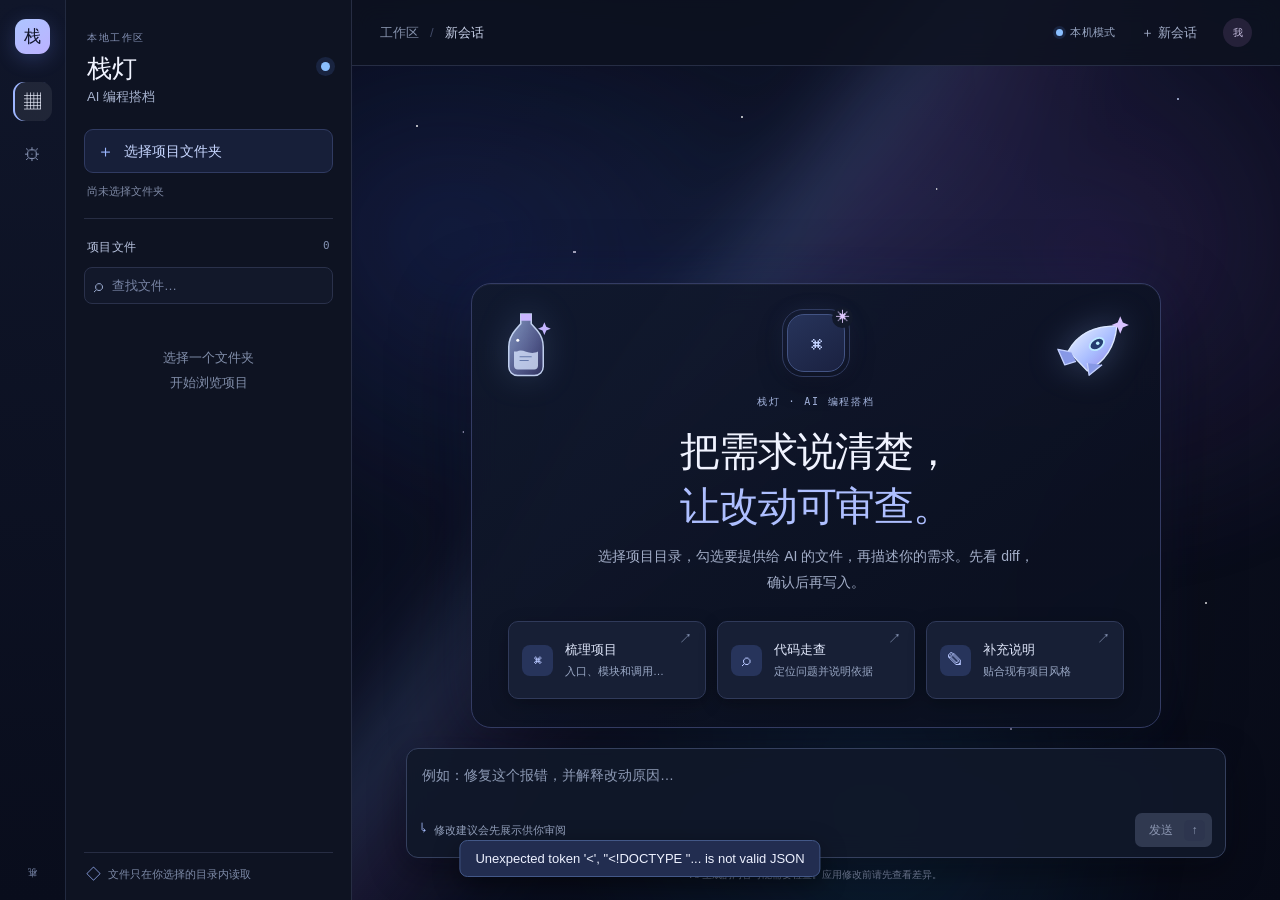
==== commit bc9e683c: "Switch default model to DeepSeek and localize UX" ====
--- a/static/index.html
+++ b/static/index.html
@@ -3,7 +3,7 @@
 <head>
   <meta charset="utf-8"><meta name="viewport" content="width=device-width,initial-scale=1">
   <title>栈灯 · AI 编程助手</title>
-  <link rel="stylesheet" href="/static/style.css?v=20261003-cloud1">
+  <link rel="stylesheet" href="/static/style.css?v=20261004-deepseek1">
 </head>
 <body>
   <div class="app-shell">
@@ -11,10 +11,10 @@
       <div class="brand-mark">栈</div>
       <button class="rail-icon active" title="工作区">▦</button>
       <button class="rail-icon" title="设置" id="settingsBtn">⚙</button>
-      <div class="rail-bottom">LOCAL</div>
+      <div class="rail-bottom">本机</div>
     </aside>
     <aside class="sidebar">
-      <div class="sidebar-head"><div><span class="eyebrow" id="modeEyebrow">LOCAL WORKSPACE</span><h1>栈灯</h1><div class="brand-subtitle">AI 编程助手</div></div><span class="status-dot" title="安全工作区"></span></div>
+      <div class="sidebar-head"><div><span class="eyebrow" id="modeEyebrow">本地工作区</span><h1>栈灯</h1><div class="brand-subtitle">AI 编程搭档</div></div><span class="status-dot" title="安全工作区"></span></div>
       <button class="choose-button" id="chooseFolder"><span>＋</span> 选择项目文件夹</button>
       <input id="projectZip" type="file" accept=".zip,application/zip" hidden>
       <div class="workspace-path" id="workspacePath">尚未选择文件夹</div>
@@ -34,19 +34,19 @@
             <svg viewBox="0 0 120 78" role="presentation"><defs><linearGradient id="shipHull" x1="0" x2="1" y1="0" y2="1"><stop stop-color="#edf4ff"/><stop offset=".55" stop-color="#a9bdff"/><stop offset="1" stop-color="#927ee7"/></linearGradient><linearGradient id="shipTrail" x1="0" x2="1"><stop stop-color="#80d7ff" stop-opacity="0"/><stop offset="1" stop-color="#80d7ff" stop-opacity=".8"/></linearGradient></defs><path d="M3 53h25" stroke="url(#shipTrail)" stroke-width="3" stroke-linecap="round"/><path d="M14 62h17" stroke="url(#shipTrail)" stroke-width="2" stroke-linecap="round"/><path d="M43 45c11-20 29-29 56-29-2 23-13 41-34 52l-22-23z" fill="url(#shipHull)" stroke="#dce8ff" stroke-width="1.5"/><path d="M46 46 31 43l8 18 13-4M65 59l2 14 15-12" fill="#8798e6" stroke="#c5d2ff" stroke-width="1.5" stroke-linejoin="round"/><ellipse cx="76" cy="37" rx="9" ry="6" transform="rotate(-33 76 37)" fill="#253d70" stroke="#bdeaff" stroke-width="2"/><circle cx="77" cy="36" r="2" fill="#baf1ff"/><path d="m100 12 3-7 3 7 7 3-7 3-3 7-3-7-7-3z" fill="#d9c3ff"/></svg>
           </div>
           <div class="welcome-icon"><span>⌘</span><i>✳</i></div>
-          <div class="welcome-kicker">栈灯 · 星河代码伙伴</div>
-          <h2>让<strong>栈灯</strong>陪你<br><em>把灵感写进代码。</em></h2>
-          <p>选择项目文件夹，勾选想让助手参考的文件，然后描述你要完成的任务。</p>
+          <div class="welcome-kicker">栈灯 · AI 编程搭档</div>
+          <h2>把需求说清楚，<br><em>让改动可审查。</em></h2>
+          <p>选择项目目录，勾选要提供给 AI 的文件，再描述你的需求。先看 diff，确认后再写入。</p>
           <div class="suggestions">
-            <button class="suggestion" data-prompt="帮我梳理这个项目的结构，并指出最重要的入口文件。"><span>⌘</span><div><b>理解项目</b><small>梳理结构与关键入口</small></div><span class="arrow">↗</span></button>
-            <button class="suggestion" data-prompt="检查所选文件，找出明显的 bug 或可以改进的地方，并给出修改建议。"><span>⌕</span><div><b>检查代码</b><small>寻找问题与改进空间</small></div><span class="arrow">↗</span></button>
-            <button class="suggestion" data-prompt="为这个项目补充清晰的注释和文档，尽量保持现有风格。"><span>✎</span><div><b>补充文档</b><small>让代码更容易理解</small></div><span class="arrow">↗</span></button>
+            <button class="suggestion" data-prompt="先梳理这个项目的目录结构、启动入口和主要调用链，结论尽量结合文件说明。"><span>⌘</span><div><b>梳理项目</b><small>入口、模块和调用关系</small></div><span class="arrow">↗</span></button>
+            <button class="suggestion" data-prompt="检查我选中的文件，优先找可能导致错误或安全问题的点。说明原因，并给出必要的修改。"><span>⌕</span><div><b>代码走查</b><small>定位问题并说明依据</small></div><span class="arrow">↗</span></button>
+            <button class="suggestion" data-prompt="为选中的文件补充必要的中文注释或文档，保留项目现有的命名和代码风格。"><span>✎</span><div><b>补充说明</b><small>贴合现有项目风格</small></div><span class="arrow">↗</span></button>
           </div>
         </div>
         <div class="messages" id="messages"></div>
         <div class="composer-wrap">
           <form class="composer" id="chatForm">
-            <textarea id="prompt" rows="1" placeholder="描述你想完成的编程任务…" disabled></textarea>
+            <textarea id="prompt" rows="1" placeholder="例如：修复这个报错，并解释改动原因…" disabled></textarea>
             <div class="composer-bottom"><div class="composer-hint"><span>↳</span> 修改建议会先展示供你审阅</div><button class="send-button" id="sendBtn" type="submit" disabled><span>发送</span><b>↑</b></button></div>
           </form>
           <div class="composer-note">AI 生成的内容可能需要检查。应用修改前请先查看差异。</div>
@@ -67,10 +67,10 @@
       <div class="auth-error" id="authError" role="status"></div>
       <button class="send-button auth-submit" type="submit" id="authSubmit">登录</button>
       <button class="auth-register" type="button" id="registerButton">创建账号</button>
-      <small>注册后可上传项目 ZIP。项目临时保存在服务器并按账号隔离；只有你勾选的文件会发送给当前配置的 AI 模型服务处理。</small>
+      <small>注册后可上传项目 ZIP。文件按账号隔离并临时保存在服务器；只有你勾选的文件会发送给部署时配置的 DeepSeek 服务。</small>
     </form>
   </div>
-  <dialog id="settingsDialog"><form method="dialog"><button class="dialog-close" aria-label="关闭">×</button><div class="dialog-kicker">连接设置</div><h2>模型接口</h2><p id="settingsDescription">模型密钥只由服务器保管，不会发送到浏览器。</p><div class="setting-row"><span>当前模型</span><code id="settingsModel">由服务器配置</code></div><div class="dialog-tip">每次请求只会发送你勾选的文件。应用修改前请检查差异。</div><button class="dialog-done">完成</button></form></dialog>
-  <script src="/static/app.js?v=20261003-cloud1"></script>
+  <dialog id="settingsDialog"><form method="dialog"><button class="dialog-close" aria-label="关闭">×</button><div class="dialog-kicker">连接设置</div><h2>DeepSeek 模型</h2><p id="settingsDescription">API Key 只从服务端环境变量读取，不会发送到浏览器。</p><div class="setting-row"><span>当前模型</span><code id="settingsModel">deepseek-flash</code></div><div class="dialog-tip">每次请求只会发送你勾选的文件。应用前先检查 diff。</div><button class="dialog-done">完成</button></form></dialog>
+  <script src="/static/app.js?v=20261004-deepseek1"></script>
 </body>
 </html>
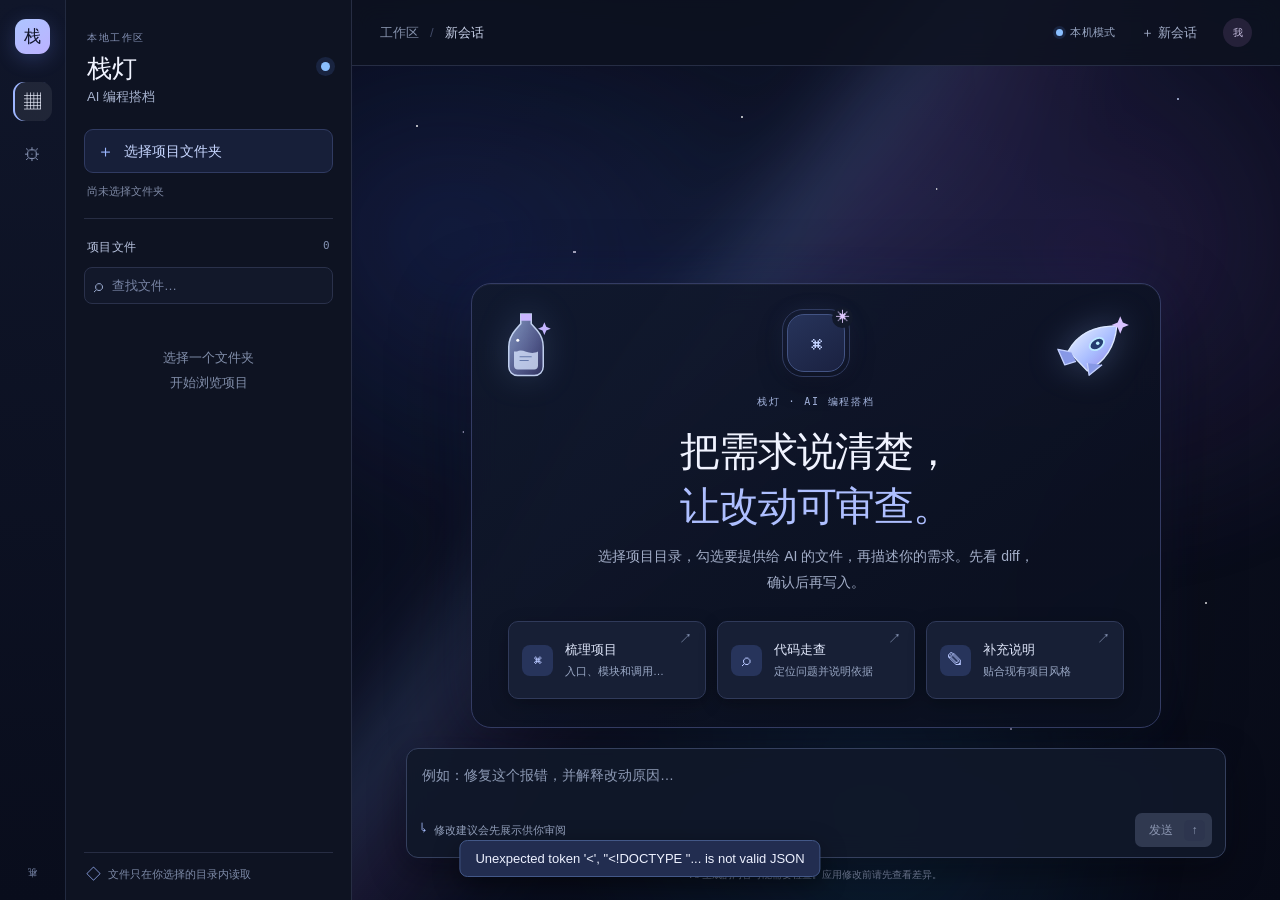
==== commit abe65d20: "Add local bring-your-own-key settings" ====
--- a/static/index.html
+++ b/static/index.html
@@ -3,7 +3,7 @@
 <head>
   <meta charset="utf-8"><meta name="viewport" content="width=device-width,initial-scale=1">
   <title>栈灯 · AI 编程助手</title>
-  <link rel="stylesheet" href="/static/style.css?v=20261004-deepseek1">
+  <link rel="stylesheet" href="/static/style.css?v=20261004-byok1">
 </head>
 <body>
   <div class="app-shell">
@@ -70,7 +70,7 @@
       <small>注册后可上传项目 ZIP。文件按账号隔离并临时保存在服务器；只有你勾选的文件会发送给部署时配置的 DeepSeek 服务。</small>
     </form>
   </div>
-  <dialog id="settingsDialog"><form method="dialog"><button class="dialog-close" aria-label="关闭">×</button><div class="dialog-kicker">连接设置</div><h2>DeepSeek 模型</h2><p id="settingsDescription">API Key 只从服务端环境变量读取，不会发送到浏览器。</p><div class="setting-row"><span>当前模型</span><code id="settingsModel">deepseek-flash</code></div><div class="dialog-tip">每次请求只会发送你勾选的文件。应用前先检查 diff。</div><button class="dialog-done">完成</button></form></dialog>
-  <script src="/static/app.js?v=20261004-deepseek1"></script>
+  <dialog id="settingsDialog"><form id="settingsForm"><button class="dialog-close" id="settingsClose" type="button" aria-label="关闭">×</button><div class="dialog-kicker">本机设置</div><h2>DeepSeek API Key</h2><p id="settingsDescription">填写你自己的 API Key；栈灯会将它保存在本机。</p><div id="localApiSettings"><label class="setting-label" for="deepseekApiKey">你的 API Key</label><div class="api-key-entry"><input id="deepseekApiKey" type="password" autocomplete="new-password" maxlength="512" placeholder="粘贴 DeepSeek API Key"><button id="saveApiKey" type="button">保存</button></div><div class="api-key-status" id="apiKeyStatus" role="status">尚未配置</div></div><div class="setting-row"><span>当前模型</span><code id="settingsModel">deepseek-flash</code></div><div class="dialog-tip">Key 保存在本机用户配置目录中，不会提交到 GitHub。你勾选的代码仍会发送给 DeepSeek。</div><button class="dialog-done" id="settingsDone" type="button">完成</button></form></dialog>
+  <script src="/static/app.js?v=20261004-byok1"></script>
 </body>
 </html>
--- a/static/style.css
+++ b/static/style.css
@@ -168,6 +168,13 @@
 .dialog p { margin: 0 0 19px; color: #879287; font-size: 11px; line-height: 1.8; }
 .setting-row { display: flex; align-items: center; justify-content: space-between; padding: 12px 0; border-top: 1px solid var(--line); font-size: 11px; }
 .setting-row code { padding: 5px 7px; border-radius: 5px; color: #4b7053; background: #eef4ed; font: 10px Consolas, monospace; }
+.setting-label { display: block; margin: 15px 0 7px; color: #536055; font-size: 11px; font-weight: 600; }
+.api-key-entry { display: flex; gap: 7px; }
+.api-key-entry input { width: 0; min-width: 0; flex: 1; height: 37px; padding: 0 10px; border: 1px solid #dce3da; border-radius: 7px; outline: 0; color: #354238; background: #fff; font-size: 11px; }
+.api-key-entry input:focus { border-color: #91aa94; box-shadow: 0 0 0 3px #edf3ed; }
+.api-key-entry button { padding: 0 13px; border: 0; border-radius: 7px; color: #fff; background: #426a4d; font-size: 11px; cursor: pointer; }
+.api-key-entry button:disabled { opacity: .55; cursor: wait; }
+.api-key-status { min-height: 17px; margin-top: 7px; color: #839084; font-size: 10px; }
 .dialog-tip { margin-top: 8px; padding: 11px; border-radius: 7px; color: #859084; background: #f5f7f2; font-size: 10px; line-height: 1.7; }
 .dialog-done { float: right; margin-top: 17px; padding: 8px 17px; border: 0; border-radius: 7px; color: #fff; background: #426a4d; font-size: 11px; cursor: pointer; }
 
@@ -491,6 +498,11 @@
 .dialog p { color: #a2aec8; }
 .setting-row { border-color: #2c3651; }
 .setting-row code { color: #c2d0ff; background: #222d4d; }
+.setting-label { color: #c1cbe0; }
+.api-key-entry input { border-color: #333e5a; color: #e5eafa; background: #11182b; }
+.api-key-entry input:focus { border-color: #8298d1; box-shadow: 0 0 0 3px #263253; }
+.api-key-entry button { color: #12182d; background: #a9c0ff; }
+.api-key-status { color: #a9b4ce; }
 .dialog-tip { color: #a9b4ce; background: #1a2237; }
 .dialog-done { color: #12182d; background: #a9c0ff; }
 
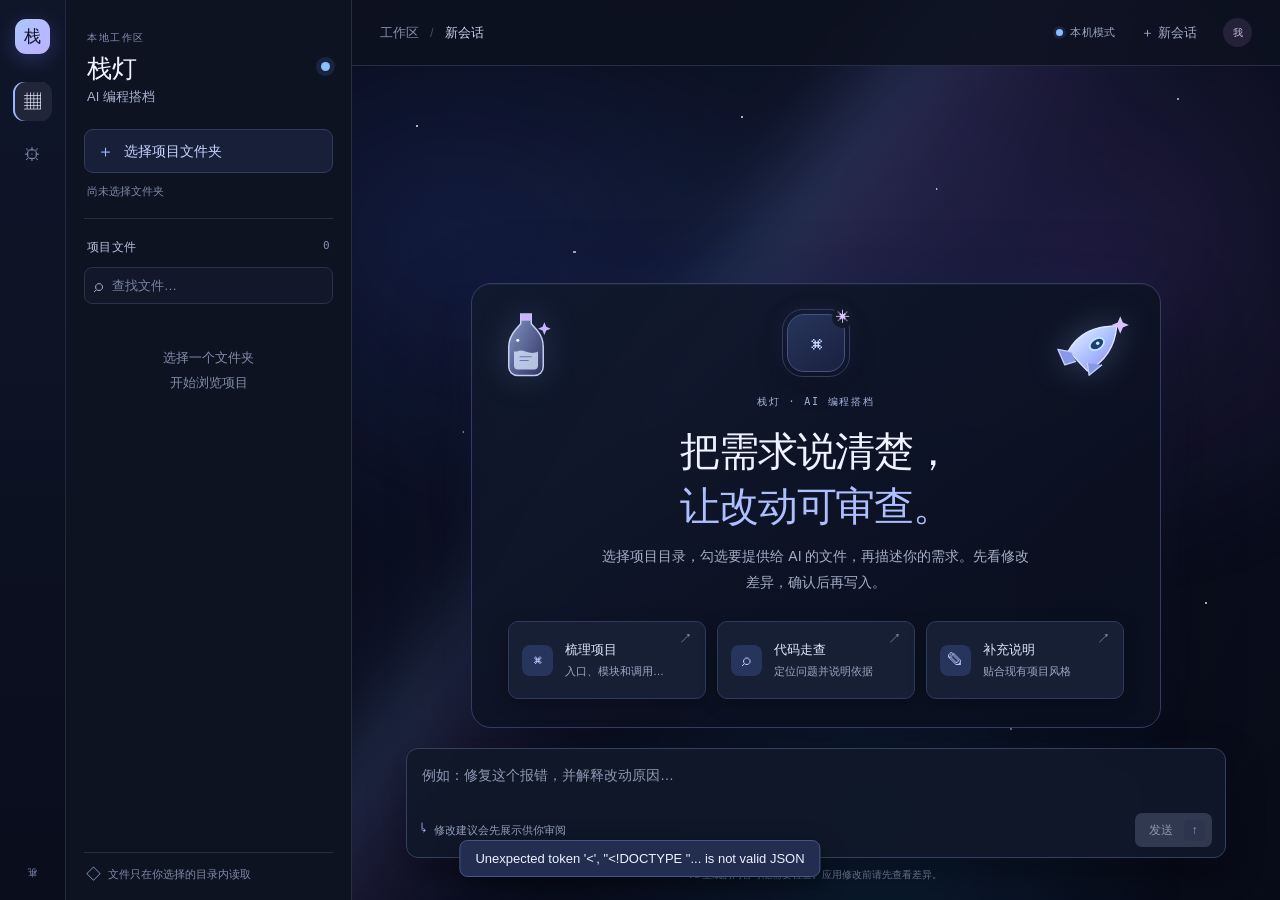
==== commit 337e8bd1: "Clarify project introduction and unify Chinese UI terms" ====
--- a/static/index.html
+++ b/static/index.html
@@ -36,10 +36,10 @@
           <div class="welcome-icon"><span>⌘</span><i>✳</i></div>
           <div class="welcome-kicker">栈灯 · AI 编程搭档</div>
           <h2>把需求说清楚，<br><em>让改动可审查。</em></h2>
-          <p>选择项目目录，勾选要提供给 AI 的文件，再描述你的需求。先看 diff，确认后再写入。</p>
+          <p>选择项目目录，勾选要提供给 AI 的文件，再描述你的需求。先看修改差异，确认后再写入。</p>
           <div class="suggestions">
             <button class="suggestion" data-prompt="先梳理这个项目的目录结构、启动入口和主要调用链，结论尽量结合文件说明。"><span>⌘</span><div><b>梳理项目</b><small>入口、模块和调用关系</small></div><span class="arrow">↗</span></button>
-            <button class="suggestion" data-prompt="检查我选中的文件，优先找可能导致错误或安全问题的点。说明原因，并给出必要的修改。"><span>⌕</span><div><b>代码走查</b><small>定位问题并说明依据</small></div><span class="arrow">↗</span></button>
+            <button class="suggestion" data-prompt="检查我选中的文件，优先找可能导致程序错误或安全问题的点。说明原因，并给出必要的修改。"><span>⌕</span><div><b>代码走查</b><small>定位问题并说明依据</small></div><span class="arrow">↗</span></button>
             <button class="suggestion" data-prompt="为选中的文件补充必要的中文注释或文档，保留项目现有的命名和代码风格。"><span>✎</span><div><b>补充说明</b><small>贴合现有项目风格</small></div><span class="arrow">↗</span></button>
           </div>
         </div>
@@ -67,10 +67,10 @@
       <div class="auth-error" id="authError" role="status"></div>
       <button class="send-button auth-submit" type="submit" id="authSubmit">登录</button>
       <button class="auth-register" type="button" id="registerButton">创建账号</button>
-      <small>注册后可上传项目 ZIP。文件按账号隔离并临时保存在服务器；只有你勾选的文件会发送给部署时配置的 DeepSeek 服务。</small>
+      <small>注册后可上传项目压缩包。文件按账号隔离并临时保存在服务器；只有你勾选的文件会发送给部署时配置的 DeepSeek 服务。</small>
     </form>
   </div>
-  <dialog id="settingsDialog"><form id="settingsForm"><button class="dialog-close" id="settingsClose" type="button" aria-label="关闭">×</button><div class="dialog-kicker">本机设置</div><h2>DeepSeek API Key</h2><p id="settingsDescription">填写你自己的 API Key；栈灯会将它保存在本机。</p><div id="localApiSettings"><label class="setting-label" for="deepseekApiKey">你的 API Key</label><div class="api-key-entry"><input id="deepseekApiKey" type="password" autocomplete="new-password" maxlength="512" placeholder="粘贴 DeepSeek API Key"><button id="saveApiKey" type="button">保存</button></div><div class="api-key-status" id="apiKeyStatus" role="status">尚未配置</div></div><div class="setting-row"><span>当前模型</span><code id="settingsModel">deepseek-flash</code></div><div class="dialog-tip">Key 保存在本机用户配置目录中，不会提交到 GitHub。你勾选的代码仍会发送给 DeepSeek。</div><button class="dialog-done" id="settingsDone" type="button">完成</button></form></dialog>
+  <dialog id="settingsDialog"><form id="settingsForm"><button class="dialog-close" id="settingsClose" type="button" aria-label="关闭">×</button><div class="dialog-kicker">本机设置</div><h2>DeepSeek 接口密钥</h2><p id="settingsDescription">填写你自己的密钥；栈灯会将它保存在本机。</p><div id="localApiSettings"><label class="setting-label" for="deepseekApiKey">DeepSeek 接口密钥</label><div class="api-key-entry"><input id="deepseekApiKey" type="password" autocomplete="new-password" maxlength="512" placeholder="粘贴 DeepSeek 接口密钥"><button id="saveApiKey" type="button">保存</button></div><div class="api-key-status" id="apiKeyStatus" role="status">尚未配置</div></div><div class="setting-row"><span>当前模型</span><code id="settingsModel">deepseek-flash</code></div><div class="dialog-tip">密钥保存在本机用户配置目录中，不会提交到 GitHub。你勾选的代码仍会发送给 DeepSeek。</div><button class="dialog-done" id="settingsDone" type="button">完成</button></form></dialog>
   <script src="/static/app.js?v=20261004-byok1"></script>
 </body>
 </html>
